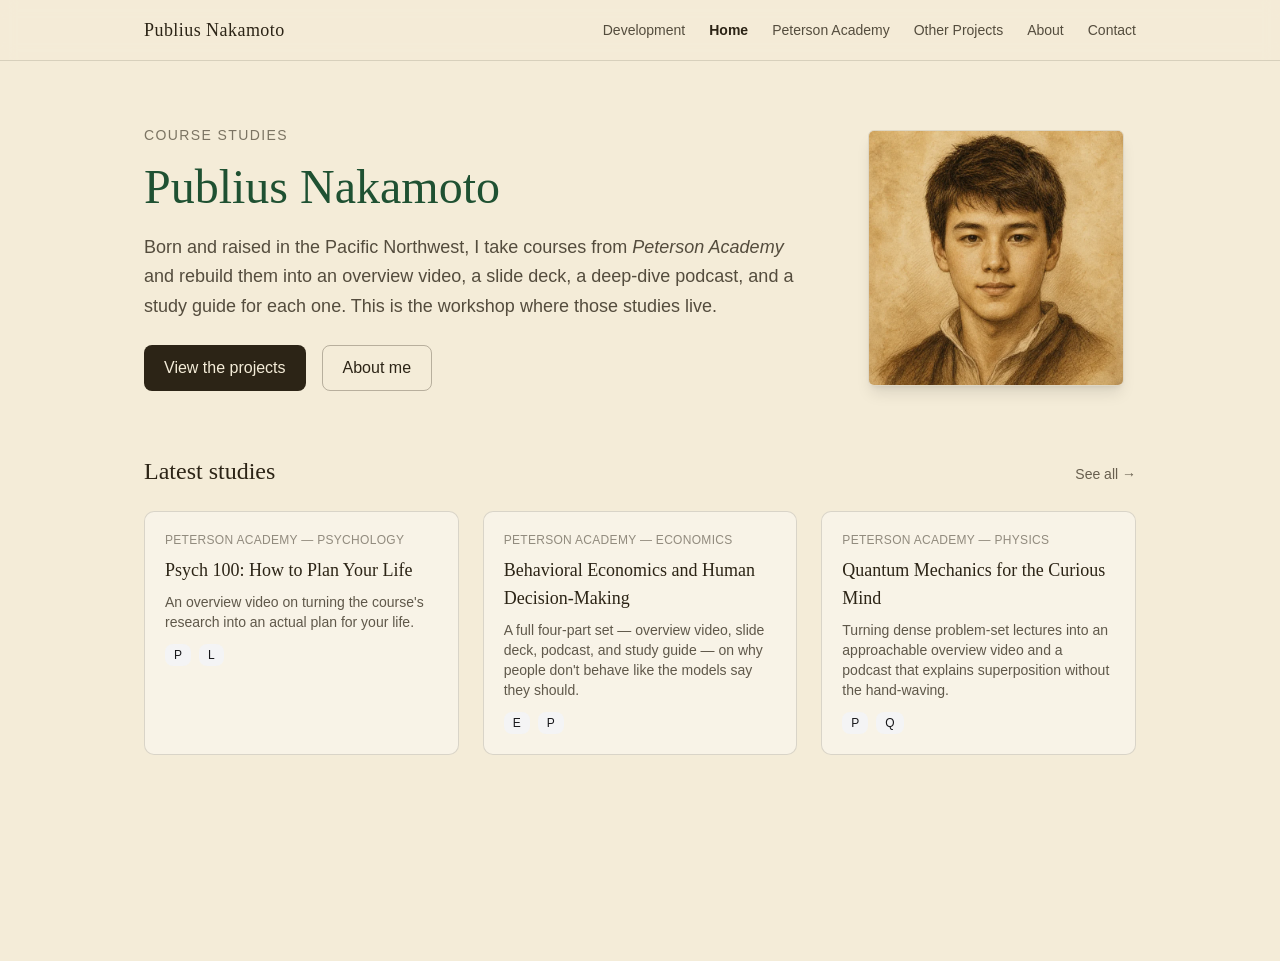
==== index.html @ 3fe761ba "Refine homepage title color" ====
<!DOCTYPE html>
<html lang="en">
<head>
<meta charset="utf-8">
<meta name="viewport" content="width=device-width, initial-scale=1">
<title>Publius Nakamoto — Course Studies</title>
<meta name="description" content="Publius Nakamoto turns Peterson Academy courses into overview videos, slide decks, deep-dive podcasts, and study guides.">
<meta name="robots" content="noindex, nofollow">
<link rel="stylesheet" href="/assets/style.css">
<link rel="stylesheet" href="/assets/extra.css">
</head>
<body class="bg-[#f4ecd8] text-[#2c2416]">
<header class="border-b border-[#3a2f22]/15 bg-[#f4ecd8]/90 backdrop-blur-sm sticky top-0 z-10">
<div class="max-w-5xl mx-auto px-4 py-4 flex items-center justify-between">
<a class="font-serif text-lg tracking-wide text-[#2c2416]" href="/">Publius Nakamoto</a>
<nav class="flex items-center gap-6 text-sm text-[#2c2416]/80">
<a href="/development" class="hover:text-[#2c2416] transition-colors">Development</a>
<a class="text-[#2c2416] font-semibold" href="/" aria-current="page">Home</a>
<a href="/projects" class="hover:text-[#2c2416] transition-colors">Peterson Academy</a>
<a href="/other-projects" class="hover:text-[#2c2416] transition-colors">Other Projects</a>
<a href="/about" class="hover:text-[#2c2416] transition-colors">About</a>
<a href="/contact" class="hover:text-[#2c2416] transition-colors">Contact</a>
</nav>
</div>
</header>
<div class="min-h-screen">
<section class="max-w-5xl mx-auto px-4 py-16 grid md:grid-cols-[1fr_280px] gap-12 items-center">
<div>
<p class="text-sm tracking-widest uppercase text-[#2c2416]/60 mb-3">Course Studies</p>
<h1 class="font-serif text-5xl leading-tight mb-4 text-forest">Publius Nakamoto</h1>
<p class="text-lg text-[#2c2416]/80 leading-relaxed mb-6">Born and raised in the Pacific Northwest, I take courses from <span class="italic">Peterson Academy</span> and rebuild them into an overview video, a slide deck, a deep-dive podcast, and a study guide for each one. This is the workshop where those studies live.</p>
<div class="flex gap-4">
<a href="/projects" class="inline-flex items-center px-5 py-2.5 bg-[#2c2416] text-[#f4ecd8] rounded-md hover:bg-[#3a2f22] transition-colors font-medium">View the projects</a>
<a href="/about" class="inline-flex items-center px-5 py-2.5 border border-[#2c2416]/30 rounded-md hover:bg-[#2c2416]/5 transition-colors font-medium">About me</a>
</div>
</div>
<div class="justify-self-center">
<img width="256" height="256" alt="Pencil-sketch style portrait of Publius Nakamoto, in the manner of a Leonardo da Vinci study" class="w-64 rounded-sm shadow-lg border border-[#2c2416]/10" src="/assets/portrait-sketch.webp">
</div>
</section>
<section class="max-w-5xl mx-auto px-4 pb-20">
<div class="flex items-baseline justify-between mb-6">
<h2 class="font-serif text-2xl">Latest studies</h2>
<a href="/projects" class="text-sm text-[#2c2416]/70 hover:text-[#2c2416]">See all →</a>
</div>
<div class="grid md:grid-cols-3 gap-6">
<div class="border border-[#2c2416]/15 rounded-lg p-5 bg-white/40">
<p class="text-xs uppercase tracking-wide text-[#2c2416]/50 mb-2">Peterson Academy — Psychology</p>
<h3 class="font-serif text-lg mb-2">Psych 100: How to Plan Your Life</h3>
<p class="text-sm text-[#2c2416]/75 mb-3">An overview video on turning the course's research into an actual plan for your life.</p>
<div class="flex flex-wrap gap-2">
<span class="inline-flex items-center justify-center rounded-md border px-2 py-0.5 text-xs font-medium w-fit whitespace-nowrap shrink-0 border-transparent bg-secondary text-secondary-foreground">P</span>
<span class="inline-flex items-center justify-center rounded-md border px-2 py-0.5 text-xs font-medium w-fit whitespace-nowrap shrink-0 border-transparent bg-secondary text-secondary-foreground">L</span>
</div>
</div>
<div class="border border-[#2c2416]/15 rounded-lg p-5 bg-white/40">
<p class="text-xs uppercase tracking-wide text-[#2c2416]/50 mb-2">Peterson Academy — Economics</p>
<h3 class="font-serif text-lg mb-2">Behavioral Economics and Human Decision-Making</h3>
<p class="text-sm text-[#2c2416]/75 mb-3">A full four-part set — overview video, slide deck, podcast, and study guide — on why people don't behave like the models say they should.</p>
<div class="flex flex-wrap gap-2">
<span class="inline-flex items-center justify-center rounded-md border px-2 py-0.5 text-xs font-medium w-fit whitespace-nowrap shrink-0 border-transparent bg-secondary text-secondary-foreground">E</span>
<span class="inline-flex items-center justify-center rounded-md border px-2 py-0.5 text-xs font-medium w-fit whitespace-nowrap shrink-0 border-transparent bg-secondary text-secondary-foreground">P</span>
</div>
</div>
<div class="border border-[#2c2416]/15 rounded-lg p-5 bg-white/40">
<p class="text-xs uppercase tracking-wide text-[#2c2416]/50 mb-2">Peterson Academy — Physics</p>
<h3 class="font-serif text-lg mb-2">Quantum Mechanics for the Curious Mind</h3>
<p class="text-sm text-[#2c2416]/75 mb-3">Turning dense problem-set lectures into an approachable overview video and a podcast that explains superposition without the hand-waving.</p>
<div class="flex flex-wrap gap-2">
<span class="inline-flex items-center justify-center rounded-md border px-2 py-0.5 text-xs font-medium w-fit whitespace-nowrap shrink-0 border-transparent bg-secondary text-secondary-foreground">P</span>
<span class="inline-flex items-center justify-center rounded-md border px-2 py-0.5 text-xs font-medium w-fit whitespace-nowrap shrink-0 border-transparent bg-secondary text-secondary-foreground">Q</span>
</div>
</div>
</div>
</section>
</div>
</body>
</html>
---- assets/style.css ----
@layer properties{@supports (((-webkit-hyphens:none)) and (not (margin-trim:inline))) or ((-moz-orient:inline) and (not (color:rgb(from red r g b)))){*,:before,:after,::backdrop{--tw-rotate-x:initial;--tw-rotate-y:initial;--tw-rotate-z:initial;--tw-skew-x:initial;--tw-skew-y:initial;--tw-space-y-reverse:0;--tw-border-style:solid;--tw-leading:initial;--tw-font-weight:initial;--tw-tracking:initial;--tw-shadow:0 0 #0000;--tw-shadow-color:initial;--tw-shadow-alpha:100%;--tw-inset-shadow:0 0 #0000;--tw-inset-shadow-color:initial;--tw-inset-shadow-alpha:100%;--tw-ring-color:initial;--tw-ring-shadow:0 0 #0000;--tw-inset-ring-color:initial;--tw-inset-ring-shadow:0 0 #0000;--tw-ring-inset:initial;--tw-ring-offset-width:0px;--tw-ring-offset-color:#fff;--tw-ring-offset-shadow:0 0 #0000;--tw-outline-style:solid;--tw-blur:initial;--tw-brightness:initial;--tw-contrast:initial;--tw-grayscale:initial;--tw-hue-rotate:initial;--tw-invert:initial;--tw-opacity:initial;--tw-saturate:initial;--tw-sepia:initial;--tw-drop-shadow:initial;--tw-drop-shadow-color:initial;--tw-drop-shadow-alpha:100%;--tw-drop-shadow-size:initial;--tw-backdrop-blur:initial;--tw-backdrop-brightness:initial;--tw-backdrop-contrast:initial;--tw-backdrop-grayscale:initial;--tw-backdrop-hue-rotate:initial;--tw-backdrop-invert:initial;--tw-backdrop-opacity:initial;--tw-backdrop-saturate:initial;--tw-backdrop-sepia:initial}}}@layer theme{:root,:host{--font-sans:ui-sans-serif, system-ui, sans-serif, "Apple Color Emoji", "Segoe UI Emoji", "Segoe UI Symbol", "Noto Color Emoji";--font-serif:ui-serif, Georgia, Cambria, "Times New Roman", Times, serif;--font-mono:ui-monospace, SFMono-Regular, Menlo, Monaco, Consolas, "Liberation Mono", "Courier New", monospace;--color-green-100:oklch(96.2% .044 156.743);--color-green-600:oklch(62.7% .194 149.214);--color-blue-500:oklch(62.3% .214 259.815);--color-blue-600:oklch(54.6% .245 262.881);--color-gray-300:oklch(87.2% .01 258.338);--color-gray-600:oklch(44.6% .03 256.802);--color-gray-700:oklch(37.3% .034 259.733);--color-gray-800:oklch(27.8% .033 256.848);--color-gray-900:oklch(21% .034 264.665);--color-white:#fff;--spacing:.25rem;--container-md:28rem;--container-2xl:42rem;--container-3xl:48rem;--container-4xl:56rem;--container-5xl:64rem;--text-xs:.75rem;--text-xs--line-height:calc(1 / .75);--text-sm:.875rem;--text-sm--line-height:calc(1.25 / .875);--text-lg:1.125rem;--text-lg--line-height:calc(1.75 / 1.125);--text-xl:1.25rem;--text-xl--line-height:calc(1.75 / 1.25);--text-2xl:1.5rem;--text-2xl--line-height:calc(2 / 1.5);--text-4xl:2.25rem;--text-4xl--line-height:calc(2.5 / 2.25);--text-5xl:3rem;--text-5xl--line-height:1;--font-weight-medium:500;--font-weight-semibold:600;--font-weight-bold:700;--tracking-wide:.025em;--tracking-widest:.1em;--leading-tight:1.25;--leading-relaxed:1.625;--blur-sm:8px;--default-transition-duration:.15s;--default-transition-timing-function:cubic-bezier(.4, 0, .2, 1);--default-font-family:var(--font-sans);--default-mono-font-family:var(--font-mono)}}@layer base{*,:after,:before,::backdrop{box-sizing:border-box;border:0 solid;margin:0;padding:0}::file-selector-button{box-sizing:border-box;border:0 solid;margin:0;padding:0}html,:host{-webkit-text-size-adjust:100%;tab-size:4;line-height:1.5;font-family:var(--default-font-family,ui-sans-serif, system-ui, sans-serif, "Apple Color Emoji", "Segoe UI Emoji", "Segoe UI Symbol", "Noto Color Emoji");font-feature-settings:var(--default-font-feature-settings,normal);font-variation-settings:var(--default-font-variation-settings,normal);-webkit-tap-highlight-color:transparent}hr{height:0;color:inherit;border-top-width:1px}abbr:where([title]){-webkit-text-decoration:underline dotted;text-decoration:underline dotted}h1,h2,h3,h4,h5,h6{font-size:inherit;font-weight:inherit}a{color:inherit;-webkit-text-decoration:inherit;text-decoration:inherit}b,strong{font-weight:bolder}code,kbd,samp,pre{font-family:var(--default-mono-font-family,ui-monospace, SFMono-Regular, Menlo, Monaco, Consolas, "Liberation Mono", "Courier New", monospace);font-feature-settings:var(--default-mono-font-feature-settings,normal);font-variation-settings:var(--default-mono-font-variation-settings,normal);font-size:1em}small{font-size:80%}sub,sup{vertical-align:baseline;font-size:75%;line-height:0;position:relative}sub{bottom:-.25em}sup{top:-.5em}table{text-indent:0;border-color:inherit;border-collapse:collapse}:-moz-focusring{outline:auto}progress{vertical-align:baseline}summary{display:list-item}ol,ul,menu{list-style:none}img,svg,video,canvas,audio,iframe,embed,object{vertical-align:middle;display:block}img,video{max-width:100%;height:auto}button,input,select,optgroup,textarea{font:inherit;font-feature-settings:inherit;font-variation-settings:inherit;letter-spacing:inherit;color:inherit;opacity:1;background-color:#0000;border-radius:0}::file-selector-button{font:inherit;font-feature-settings:inherit;font-variation-settings:inherit;letter-spacing:inherit;color:inherit;opacity:1;background-color:#0000;border-radius:0}:where(select:is([multiple],[size])) optgroup{font-weight:bolder}:where(select:is([multiple],[size])) optgroup option{padding-inline-start:20px}::file-selector-button{margin-inline-end:4px}::placeholder{opacity:1}@supports (not ((-webkit-appearance:-apple-pay-button))) or (contain-intrinsic-size:1px){::placeholder{color:currentColor}@supports (color:color-mix(in lab,red,red)){::placeholder{color:color-mix(in oklab,currentcolor 50%,transparent)}}}textarea{resize:vertical}::-webkit-search-decoration{-webkit-appearance:none}::-webkit-date-and-time-value{min-height:1lh;text-align:inherit}::-webkit-datetime-edit{display:inline-flex}::-webkit-datetime-edit-fields-wrapper{padding:0}::-webkit-datetime-edit{padding-block:0}::-webkit-datetime-edit-year-field{padding-block:0}::-webkit-datetime-edit-month-field{padding-block:0}::-webkit-datetime-edit-day-field{padding-block:0}::-webkit-datetime-edit-hour-field{padding-block:0}::-webkit-datetime-edit-minute-field{padding-block:0}::-webkit-datetime-edit-second-field{padding-block:0}::-webkit-datetime-edit-millisecond-field{padding-block:0}::-webkit-datetime-edit-meridiem-field{padding-block:0}::-webkit-calendar-picker-indicator{line-height:1}:-moz-ui-invalid{box-shadow:none}button,input:where([type=button],[type=reset],[type=submit]){appearance:button}::file-selector-button{appearance:button}::-webkit-inner-spin-button{height:auto}::-webkit-outer-spin-button{height:auto}[hidden]:where(:not([hidden=until-found])){display:none!important}*{border-color:var(--border);outline-color:var(--ring)}@supports (color:color-mix(in lab,red,red)){*{outline-color:color-mix(in oklab,var(--ring) 50%,transparent)}}body{background-color:var(--background);color:var(--foreground)}}@layer components;@layer utilities{.\@container\/card-header{container:card-header/inline-size}.static{position:static}.sticky{position:sticky}.start{inset-inline-start:var(--spacing)}.top-0{top:calc(var(--spacing) * 0)}.z-10{z-index:10}.z-50{z-index:50}.col-start-2{grid-column-start:2}.row-span-2{grid-row:span 2/span 2}.row-start-1{grid-row-start:1}.mx-auto{margin-inline:auto}.mb-1{margin-bottom:calc(var(--spacing) * 1)}.mb-2{margin-bottom:calc(var(--spacing) * 2)}.mb-3{margin-bottom:calc(var(--spacing) * 3)}.mb-4{margin-bottom:calc(var(--spacing) * 4)}.mb-6{margin-bottom:calc(var(--spacing) * 6)}.mb-8{margin-bottom:calc(var(--spacing) * 8)}.block{display:block}.flex{display:flex}.grid{display:grid}.hidden{display:none}.inline-flex{display:inline-flex}.size-3\.5{width:calc(var(--spacing) * 3.5);height:calc(var(--spacing) * 3.5)}.size-4{width:calc(var(--spacing) * 4);height:calc(var(--spacing) * 4)}.h-8{height:calc(var(--spacing) * 8)}.h-16{height:calc(var(--spacing) * 16)}.min-h-screen{min-height:100vh}.w-8{width:calc(var(--spacing) * 8)}.w-16{width:calc(var(--spacing) * 16)}.w-40{width:calc(var(--spacing) * 40)}.w-64{width:calc(var(--spacing) * 64)}.w-fit{width:fit-content}.w-full{width:100%}.max-w-2xl{max-width:var(--container-2xl)}.max-w-3xl{max-width:var(--container-3xl)}.max-w-4xl{max-width:var(--container-4xl)}.max-w-5xl{max-width:var(--container-5xl)}.max-w-md{max-width:var(--container-md)}.max-w-none{max-width:none}.flex-1{flex:1}.shrink-0{flex-shrink:0}.origin-\(--radix-hover-card-content-transform-origin\){transform-origin:var(--radix-hover-card-content-transform-origin)}.transform{transform:var(--tw-rotate-x,) var(--tw-rotate-y,) var(--tw-rotate-z,) var(--tw-skew-x,) var(--tw-skew-y,)}.cursor-default{cursor:default}.resize-none{resize:none}.list-disc{list-style-type:disc}.auto-rows-min{grid-auto-rows:min-content}.grid-cols-1{grid-template-columns:repeat(1,minmax(0,1fr))}.grid-cols-2{grid-template-columns:repeat(2,minmax(0,1fr))}.grid-rows-\[auto_auto\]{grid-template-rows:auto auto}.flex-col{flex-direction:column}.flex-wrap{flex-wrap:wrap}.items-baseline{align-items:baseline}.items-center{align-items:center}.items-start{align-items:flex-start}.justify-between{justify-content:space-between}.justify-center{justify-content:center}.gap-1{gap:calc(var(--spacing) * 1)}.gap-1\.5{gap:calc(var(--spacing) * 1.5)}.gap-2{gap:calc(var(--spacing) * 2)}.gap-4{gap:calc(var(--spacing) * 4)}.gap-6{gap:calc(var(--spacing) * 6)}.gap-8{gap:calc(var(--spacing) * 8)}.gap-12{gap:calc(var(--spacing) * 12)}:where(.space-y-1>:not(:last-child)){--tw-space-y-reverse:0;margin-block-start:calc(calc(var(--spacing) * 1) * var(--tw-space-y-reverse));margin-block-end:calc(calc(var(--spacing) * 1) * calc(1 - var(--tw-space-y-reverse)))}:where(.space-y-3>:not(:last-child)){--tw-space-y-reverse:0;margin-block-start:calc(calc(var(--spacing) * 3) * var(--tw-space-y-reverse));margin-block-end:calc(calc(var(--spacing) * 3) * calc(1 - var(--tw-space-y-reverse)))}:where(.space-y-6>:not(:last-child)){--tw-space-y-reverse:0;margin-block-start:calc(calc(var(--spacing) * 6) * var(--tw-space-y-reverse));margin-block-end:calc(calc(var(--spacing) * 6) * calc(1 - var(--tw-space-y-reverse)))}:where(.space-y-8>:not(:last-child)){--tw-space-y-reverse:0;margin-block-start:calc(calc(var(--spacing) * 8) * var(--tw-space-y-reverse));margin-block-end:calc(calc(var(--spacing) * 8) * calc(1 - var(--tw-space-y-reverse)))}.self-start{align-self:flex-start}.justify-self-center{justify-self:center}.justify-self-end{justify-self:flex-end}.overflow-hidden{overflow:hidden}.rounded-\[4px\]{border-radius:4px}.rounded-full{border-radius:3.40282e38px}.rounded-lg{border-radius:var(--radius)}.rounded-md{border-radius:calc(var(--radius) - 2px)}.rounded-sm{border-radius:calc(var(--radius) - 4px)}.rounded-xl{border-radius:calc(var(--radius) + 4px)}.border{border-style:var(--tw-border-style);border-width:1px}.border-b{border-bottom-style:var(--tw-border-style);border-bottom-width:1px}.border-\[\#2c2416\]\/10{border-color:#2c24161a}.border-\[\#2c2416\]\/15{border-color:#2c241626}.border-\[\#2c2416\]\/30{border-color:#2c24164d}.border-\[\#3a2f22\]\/15{border-color:#3a2f2226}.border-gray-300{border-color:var(--color-gray-300)}.border-input{border-color:var(--input)}.border-transparent{border-color:#0000}.bg-\[\#2c2416\]{background-color:#2c2416}.bg-\[\#f4ecd8\]{background-color:#f4ecd8}.bg-\[\#f4ecd8\]\/90{background-color:#f4ecd8e6}.bg-border{background-color:var(--border)}.bg-card{background-color:var(--card)}.bg-destructive{background-color:var(--destructive)}.bg-gray-900{background-color:var(--color-gray-900)}.bg-green-100{background-color:var(--color-green-100)}.bg-popover{background-color:var(--popover)}.bg-primary{background-color:var(--primary)}.bg-secondary{background-color:var(--secondary)}.bg-white\/40{background-color:#fff6}@supports (color:color-mix(in lab,red,red)){.bg-white\/40{background-color:color-mix(in oklab,var(--color-white) 40%,transparent)}}.p-4{padding:calc(var(--spacing) * 4)}.p-5{padding:calc(var(--spacing) * 5)}.px-2{padding-inline:calc(var(--spacing) * 2)}.px-4{padding-inline:calc(var(--spacing) * 4)}.px-5{padding-inline:calc(var(--spacing) * 5)}.px-6{padding-inline:calc(var(--spacing) * 6)}.py-0\.5{padding-block:calc(var(--spacing) * .5)}.py-2{padding-block:calc(var(--spacing) * 2)}.py-2\.5{padding-block:calc(var(--spacing) * 2.5)}.py-3{padding-block:calc(var(--spacing) * 3)}.py-4{padding-block:calc(var(--spacing) * 4)}.py-6{padding-block:calc(var(--spacing) * 6)}.py-12{padding-block:calc(var(--spacing) * 12)}.py-16{padding-block:calc(var(--spacing) * 16)}.pb-20{padding-bottom:calc(var(--spacing) * 20)}.pl-6{padding-left:calc(var(--spacing) * 6)}.text-center{text-align:center}.font-serif{font-family:var(--font-serif)}.text-2xl{font-size:var(--text-2xl);line-height:var(--tw-leading,var(--text-2xl--line-height))}.text-4xl{font-size:var(--text-4xl);line-height:var(--tw-leading,var(--text-4xl--line-height))}.text-5xl{font-size:var(--text-5xl);line-height:var(--tw-leading,var(--text-5xl--line-height))}.text-lg{font-size:var(--text-lg);line-height:var(--tw-leading,var(--text-lg--line-height))}.text-sm{font-size:var(--text-sm);line-height:var(--tw-leading,var(--text-sm--line-height))}.text-xl{font-size:var(--text-xl);line-height:var(--tw-leading,var(--text-xl--line-height))}.text-xs{font-size:var(--text-xs);line-height:var(--tw-leading,var(--text-xs--line-height))}.leading-none{--tw-leading:1;line-height:1}.leading-relaxed{--tw-leading:var(--leading-relaxed);line-height:var(--leading-relaxed)}.leading-tight{--tw-leading:var(--leading-tight);line-height:var(--leading-tight)}.font-bold{--tw-font-weight:var(--font-weight-bold);font-weight:var(--font-weight-bold)}.font-medium{--tw-font-weight:var(--font-weight-medium);font-weight:var(--font-weight-medium)}.font-semibold{--tw-font-weight:var(--font-weight-semibold);font-weight:var(--font-weight-semibold)}.tracking-wide{--tw-tracking:var(--tracking-wide);letter-spacing:var(--tracking-wide)}.tracking-widest{--tw-tracking:var(--tracking-widest);letter-spacing:var(--tracking-widest)}.whitespace-nowrap{white-space:nowrap}.text-\[\#2c2416\]{color:#2c2416}.text-\[\#2c2416\]\/35{color:#2c241659}.text-\[\#2c2416\]\/50{color:#2c241680}.text-\[\#2c2416\]\/60{color:#2c241699}.text-\[\#2c2416\]\/70{color:#2c2416b3}.text-\[\#2c2416\]\/75{color:#2c2416bf}.text-\[\#2c2416\]\/80{color:#2c2416cc}.text-\[\#f4ecd8\]{color:#f4ecd8}.text-blue-600{color:var(--color-blue-600)}.text-card-foreground{color:var(--card-foreground)}.text-current{color:currentColor}.text-foreground{color:var(--foreground)}.text-gray-600{color:var(--color-gray-600)}.text-gray-700{color:var(--color-gray-700)}.text-gray-900{color:var(--color-gray-900)}.text-green-600{color:var(--color-green-600)}.text-muted-foreground{color:var(--muted-foreground)}.text-popover-foreground{color:var(--popover-foreground)}.text-primary-foreground{color:var(--primary-foreground)}.text-secondary-foreground{color:var(--secondary-foreground)}.text-white{color:var(--color-white)}.uppercase{text-transform:uppercase}.italic{font-style:italic}.shadow-lg{--tw-shadow:0 10px 15px -3px var(--tw-shadow-color,#0000001a), 0 4px 6px -4px var(--tw-shadow-color,#0000001a);box-shadow:var(--tw-inset-shadow),var(--tw-inset-ring-shadow),var(--tw-ring-offset-shadow),var(--tw-ring-shadow),var(--tw-shadow)}.shadow-md{--tw-shadow:0 4px 6px -1px var(--tw-shadow-color,#0000001a), 0 2px 4px -2px var(--tw-shadow-color,#0000001a);box-shadow:var(--tw-inset-shadow),var(--tw-inset-ring-shadow),var(--tw-ring-offset-shadow),var(--tw-ring-shadow),var(--tw-shadow)}.shadow-sm{--tw-shadow:0 1px 3px 0 var(--tw-shadow-color,#0000001a), 0 1px 2px -1px var(--tw-shadow-color,#0000001a);box-shadow:var(--tw-inset-shadow),var(--tw-inset-ring-shadow),var(--tw-ring-offset-shadow),var(--tw-ring-shadow),var(--tw-shadow)}.shadow-xs{--tw-shadow:0 1px 2px 0 var(--tw-shadow-color,#0000000d);box-shadow:var(--tw-inset-shadow),var(--tw-inset-ring-shadow),var(--tw-ring-offset-shadow),var(--tw-ring-shadow),var(--tw-shadow)}.outline-hidden{--tw-outline-style:none;outline-style:none}@media(forced-colors:active){.outline-hidden{outline-offset:2px;outline:2px solid #0000}}.outline{outline-style:var(--tw-outline-style);outline-width:1px}.filter{filter:var(--tw-blur,) var(--tw-brightness,) var(--tw-contrast,) var(--tw-grayscale,) var(--tw-hue-rotate,) var(--tw-invert,) var(--tw-saturate,) var(--tw-sepia,) var(--tw-drop-shadow,)}.backdrop-blur-sm{--tw-backdrop-blur:blur(var(--blur-sm));-webkit-backdrop-filter:var(--tw-backdrop-blur,) var(--tw-backdrop-brightness,) var(--tw-backdrop-contrast,) var(--tw-backdrop-grayscale,) var(--tw-backdrop-hue-rotate,) var(--tw-backdrop-invert,) var(--tw-backdrop-opacity,) var(--tw-backdrop-saturate,) var(--tw-backdrop-sepia,);backdrop-filter:var(--tw-backdrop-blur,) var(--tw-backdrop-brightness,) var(--tw-backdrop-contrast,) var(--tw-backdrop-grayscale,) var(--tw-backdrop-hue-rotate,) var(--tw-backdrop-invert,) var(--tw-backdrop-opacity,) var(--tw-backdrop-saturate,) var(--tw-backdrop-sepia,)}.transition-\[color\,box-shadow\]{transition-property:color,box-shadow;transition-timing-function:var(--tw-ease,var(--default-transition-timing-function));transition-duration:var(--tw-duration,var(--default-transition-duration))}.transition-colors{transition-property:color,background-color,border-color,outline-color,text-decoration-color,fill,stroke,--tw-gradient-from,--tw-gradient-via,--tw-gradient-to;transition-timing-function:var(--tw-ease,var(--default-transition-timing-function));transition-duration:var(--tw-duration,var(--default-transition-duration))}.transition-shadow{transition-property:box-shadow;transition-timing-function:var(--tw-ease,var(--default-transition-timing-function));transition-duration:var(--tw-duration,var(--default-transition-duration))}.transition-none{transition-property:none}.outline-none{--tw-outline-style:none;outline-style:none}@media(hover:hover){.hover\:bg-\[\#2c2416\]\/5:hover{background-color:#2c24160d}.hover\:bg-\[\#3a2f22\]:hover{background-color:#3a2f22}.hover\:bg-gray-800:hover{background-color:var(--color-gray-800)}.hover\:text-\[\#2c2416\]:hover{color:#2c2416}.hover\:underline:hover{text-decoration-line:underline}}.focus\:border-blue-500:focus{border-color:var(--color-blue-500)}.focus\:ring-2:focus{--tw-ring-shadow:var(--tw-ring-inset,) 0 0 0 calc(2px + var(--tw-ring-offset-width)) var(--tw-ring-color,currentcolor);box-shadow:var(--tw-inset-shadow),var(--tw-inset-ring-shadow),var(--tw-ring-offset-shadow),var(--tw-ring-shadow),var(--tw-shadow)}.focus\:ring-blue-500:focus{--tw-ring-color:var(--color-blue-500)}.focus-visible\:border-ring:focus-visible{border-color:var(--ring)}.focus-visible\:ring-\[3px\]:focus-visible{--tw-ring-shadow:var(--tw-ring-inset,) 0 0 0 calc(3px + var(--tw-ring-offset-width)) var(--tw-ring-color,currentcolor);box-shadow:var(--tw-inset-shadow),var(--tw-inset-ring-shadow),var(--tw-ring-offset-shadow),var(--tw-ring-shadow),var(--tw-shadow)}.focus-visible\:ring-destructive\/20:focus-visible{--tw-ring-color:var(--destructive)}@supports (color:color-mix(in lab,red,red)){.focus-visible\:ring-destructive\/20:focus-visible{--tw-ring-color:color-mix(in oklab, var(--destructive) 20%, transparent)}}.focus-visible\:ring-ring\/50:focus-visible{--tw-ring-color:var(--ring)}@supports (color:color-mix(in lab,red,red)){.focus-visible\:ring-ring\/50:focus-visible{--tw-ring-color:color-mix(in oklab, var(--ring) 50%, transparent)}}.disabled\:cursor-not-allowed:disabled{cursor:not-allowed}.disabled\:opacity-50:disabled{opacity:.5}.has-data-\[slot\=card-action\]\:grid-cols-\[1fr_auto\]:has([data-slot=card-action]){grid-template-columns:1fr auto}.aria-invalid\:border-destructive[aria-invalid=true]{border-color:var(--destructive)}.aria-invalid\:ring-destructive\/20[aria-invalid=true]{--tw-ring-color:var(--destructive)}@supports (color:color-mix(in lab,red,red)){.aria-invalid\:ring-destructive\/20[aria-invalid=true]{--tw-ring-color:color-mix(in oklab, var(--destructive) 20%, transparent)}}.data-\[orientation\=horizontal\]\:h-px[data-orientation=horizontal]{height:1px}.data-\[orientation\=horizontal\]\:w-full[data-orientation=horizontal]{width:100%}.data-\[orientation\=vertical\]\:h-full[data-orientation=vertical]{height:100%}.data-\[orientation\=vertical\]\:w-px[data-orientation=vertical]{width:1px}.data-\[side\=bottom\]\:slide-in-from-top-2[data-side=bottom]{--tw-enter-translate-y:-.5rem}.data-\[side\=left\]\:slide-in-from-right-2[data-side=left]{--tw-enter-translate-x:.5rem}.data-\[side\=right\]\:slide-in-from-left-2[data-side=right]{--tw-enter-translate-x:-.5rem}.data-\[side\=top\]\:slide-in-from-bottom-2[data-side=top]{--tw-enter-translate-y:.5rem}.data-\[state\=checked\]\:border-primary[data-state=checked]{border-color:var(--primary)}.data-\[state\=checked\]\:bg-primary[data-state=checked]{background-color:var(--primary)}.data-\[state\=checked\]\:text-primary-foreground[data-state=checked]{color:var(--primary-foreground)}.data-\[state\=closed\]\:animate-out[data-state=closed]{--tw-exit-opacity:initial;--tw-exit-scale:initial;--tw-exit-rotate:initial;--tw-exit-translate-x:initial;--tw-exit-translate-y:initial;animation-name:exit;animation-duration:.15s}.data-\[state\=closed\]\:fade-out-0[data-state=closed]{--tw-exit-opacity:0}.data-\[state\=closed\]\:zoom-out-95[data-state=closed]{--tw-exit-scale:.95}.data-\[state\=open\]\:animate-in[data-state=open]{--tw-enter-opacity:initial;--tw-enter-scale:initial;--tw-enter-rotate:initial;--tw-enter-translate-x:initial;--tw-enter-translate-y:initial;animation-name:enter;animation-duration:.15s}.data-\[state\=open\]\:fade-in-0[data-state=open]{--tw-enter-opacity:0}.data-\[state\=open\]\:zoom-in-95[data-state=open]{--tw-enter-scale:.95}@media(min-width:40rem){.sm\:flex-row{flex-direction:row}}@media(min-width:48rem){.md\:grid-cols-2{grid-template-columns:repeat(2,minmax(0,1fr))}.md\:grid-cols-3{grid-template-columns:repeat(3,minmax(0,1fr))}.md\:grid-cols-\[1fr_280px\]{grid-template-columns:1fr 280px}}.dark\:bg-destructive\/60:is(.dark *){background-color:var(--destructive)}@supports (color:color-mix(in lab,red,red)){.dark\:bg-destructive\/60:is(.dark *){background-color:color-mix(in oklab,var(--destructive) 60%,transparent)}}.dark\:bg-input\/30:is(.dark *){background-color:var(--input)}@supports (color:color-mix(in lab,red,red)){.dark\:bg-input\/30:is(.dark *){background-color:color-mix(in oklab,var(--input) 30%,transparent)}}.dark\:focus-visible\:ring-destructive\/40:is(.dark *):focus-visible{--tw-ring-color:var(--destructive)}@supports (color:color-mix(in lab,red,red)){.dark\:focus-visible\:ring-destructive\/40:is(.dark *):focus-visible{--tw-ring-color:color-mix(in oklab, var(--destructive) 40%, transparent)}}.dark\:aria-invalid\:ring-destructive\/40:is(.dark *)[aria-invalid=true]{--tw-ring-color:var(--destructive)}@supports (color:color-mix(in lab,red,red)){.dark\:aria-invalid\:ring-destructive\/40:is(.dark *)[aria-invalid=true]{--tw-ring-color:color-mix(in oklab, var(--destructive) 40%, transparent)}}.dark\:data-\[state\=checked\]\:bg-primary:is(.dark *)[data-state=checked]{background-color:var(--primary)}.\[\&\.active\]\:font-semibold.active{--tw-font-weight:var(--font-weight-semibold);font-weight:var(--font-weight-semibold)}.\[\&\.active\]\:text-\[\#2c2416\].active{color:#2c2416}.\[\.border-b\]\:pb-6.border-b{padding-bottom:calc(var(--spacing) * 6)}.\[\.border-t\]\:pt-6.border-t{padding-top:calc(var(--spacing) * 6)}.\[\&\>svg\]\:pointer-events-none>svg{pointer-events:none}.\[\&\>svg\]\:size-3>svg{width:calc(var(--spacing) * 3);height:calc(var(--spacing) * 3)}@media(hover:hover){a.\[a\&\]\:hover\:bg-accent:hover{background-color:var(--accent)}a.\[a\&\]\:hover\:bg-destructive\/90:hover{background-color:var(--destructive)}@supports (color:color-mix(in lab,red,red)){a.\[a\&\]\:hover\:bg-destructive\/90:hover{background-color:color-mix(in oklab,var(--destructive) 90%,transparent)}}a.\[a\&\]\:hover\:bg-primary\/90:hover{background-color:var(--primary)}@supports (color:color-mix(in lab,red,red)){a.\[a\&\]\:hover\:bg-primary\/90:hover{background-color:color-mix(in oklab,var(--primary) 90%,transparent)}}a.\[a\&\]\:hover\:bg-secondary\/90:hover{background-color:var(--secondary)}@supports (color:color-mix(in lab,red,red)){a.\[a\&\]\:hover\:bg-secondary\/90:hover{background-color:color-mix(in oklab,var(--secondary) 90%,transparent)}}a.\[a\&\]\:hover\:text-accent-foreground:hover{color:var(--accent-foreground)}}}body{margin:calc(var(--spacing) * 0);-webkit-font-smoothing:antialiased;-moz-osx-font-smoothing:grayscale;font-family:-apple-system,BlinkMacSystemFont,Segoe UI,Roboto,Oxygen,Ubuntu,Cantarell,Fira Sans,Droid Sans,Helvetica Neue,sans-serif}code{font-family:source-code-pro,Menlo,Monaco,Consolas,Courier New,monospace}:root{--background:oklch(100% 0 0);--foreground:oklch(14.1% .005 285.823);--card:oklch(100% 0 0);--card-foreground:oklch(14.1% .005 285.823);--popover:oklch(100% 0 0);--popover-foreground:oklch(14.1% .005 285.823);--primary:oklch(21% .006 285.885);--primary-foreground:oklch(98.5% 0 0);--secondary:oklch(96.7% .001 286.375);--secondary-foreground:oklch(21% .006 285.885);--muted:oklch(96.7% .001 286.375);--muted-foreground:oklch(55.2% .016 285.938);--accent:oklch(96.7% .001 286.375);--accent-foreground:oklch(21% .006 285.885);--destructive:oklch(57.7% .245 27.325);--destructive-foreground:oklch(57.7% .245 27.325);--border:oklch(92% .004 286.32);--input:oklch(92% .004 286.32);--ring:oklch(87.1% .006 286.286);--chart-1:oklch(64.6% .222 41.116);--chart-2:oklch(60% .118 184.704);--chart-3:oklch(39.8% .07 227.392);--chart-4:oklch(82.8% .189 84.429);--chart-5:oklch(76.9% .188 70.08);--radius:.625rem;--sidebar:oklch(98.5% 0 0);--sidebar-foreground:oklch(14.1% .005 285.823);--sidebar-primary:oklch(21% .006 285.885);--sidebar-primary-foreground:oklch(98.5% 0 0);--sidebar-accent:oklch(96.7% .001 286.375);--sidebar-accent-foreground:oklch(21% .006 285.885);--sidebar-border:oklch(92% .004 286.32);--sidebar-ring:oklch(87.1% .006 286.286)}.dark{--background:oklch(14.1% .005 285.823);--foreground:oklch(98.5% 0 0);--card:oklch(14.1% .005 285.823);--card-foreground:oklch(98.5% 0 0);--popover:oklch(14.1% .005 285.823);--popover-foreground:oklch(98.5% 0 0);--primary:oklch(98.5% 0 0);--primary-foreground:oklch(21% .006 285.885);--secondary:oklch(27.4% .006 286.033);--secondary-foreground:oklch(98.5% 0 0);--muted:oklch(27.4% .006 286.033);--muted-foreground:oklch(70.5% .015 286.067);--accent:oklch(27.4% .006 286.033);--accent-foreground:oklch(98.5% 0 0);--destructive:oklch(39.6% .141 25.723);--destructive-foreground:oklch(63.7% .237 25.331);--border:oklch(27.4% .006 286.033);--input:oklch(27.4% .006 286.033);--ring:oklch(44.2% .017 285.786);--chart-1:oklch(48.8% .243 264.376);--chart-2:oklch(69.6% .17 162.48);--chart-3:oklch(76.9% .188 70.08);--chart-4:oklch(62.7% .265 303.9);--chart-5:oklch(64.5% .246 16.439);--sidebar:oklch(21% .006 285.885);--sidebar-foreground:oklch(98.5% 0 0);--sidebar-primary:oklch(48.8% .243 264.376);--sidebar-primary-foreground:oklch(98.5% 0 0);--sidebar-accent:oklch(27.4% .006 286.033);--sidebar-accent-foreground:oklch(98.5% 0 0);--sidebar-border:oklch(27.4% .006 286.033);--sidebar-ring:oklch(44.2% .017 285.786)}@keyframes enter{0%{opacity:var(--tw-enter-opacity,1);transform:translate3d(var(--tw-enter-translate-x,0),var(--tw-enter-translate-y,0),0) scale3d(var(--tw-enter-scale,1),var(--tw-enter-scale,1),var(--tw-enter-scale,1)) rotate(var(--tw-enter-rotate,0))}}@keyframes exit{to{opacity:var(--tw-exit-opacity,1);transform:translate3d(var(--tw-exit-translate-x,0),var(--tw-exit-translate-y,0),0) scale3d(var(--tw-exit-scale,1),var(--tw-exit-scale,1),var(--tw-exit-scale,1)) rotate(var(--tw-exit-rotate,0))}}@property --tw-rotate-x{syntax:"*";inherits:false}@property --tw-rotate-y{syntax:"*";inherits:false}@property --tw-rotate-z{syntax:"*";inherits:false}@property --tw-skew-x{syntax:"*";inherits:false}@property --tw-skew-y{syntax:"*";inherits:false}@property --tw-space-y-reverse{syntax:"*";inherits:false;initial-value:0}@property --tw-border-style{syntax:"*";inherits:false;initial-value:solid}@property --tw-leading{syntax:"*";inherits:false}@property --tw-font-weight{syntax:"*";inherits:false}@property --tw-tracking{syntax:"*";inherits:false}@property --tw-shadow{syntax:"*";inherits:false;initial-value:0 0 #0000}@property --tw-shadow-color{syntax:"*";inherits:false}@property --tw-shadow-alpha{syntax:"<percentage>";inherits:false;initial-value:100%}@property --tw-inset-shadow{syntax:"*";inherits:false;initial-value:0 0 #0000}@property --tw-inset-shadow-color{syntax:"*";inherits:false}@property --tw-inset-shadow-alpha{syntax:"<percentage>";inherits:false;initial-value:100%}@property --tw-ring-color{syntax:"*";inherits:false}@property --tw-ring-shadow{syntax:"*";inherits:false;initial-value:0 0 #0000}@property --tw-inset-ring-color{syntax:"*";inherits:false}@property --tw-inset-ring-shadow{syntax:"*";inherits:false;initial-value:0 0 #0000}@property --tw-ring-inset{syntax:"*";inherits:false}@property --tw-ring-offset-width{syntax:"<length>";inherits:false;initial-value:0}@property --tw-ring-offset-color{syntax:"*";inherits:false;initial-value:#fff}@property --tw-ring-offset-shadow{syntax:"*";inherits:false;initial-value:0 0 #0000}@property --tw-outline-style{syntax:"*";inherits:false;initial-value:solid}@property --tw-blur{syntax:"*";inherits:false}@property --tw-brightness{syntax:"*";inherits:false}@property --tw-contrast{syntax:"*";inherits:false}@property --tw-grayscale{syntax:"*";inherits:false}@property --tw-hue-rotate{syntax:"*";inherits:false}@property --tw-invert{syntax:"*";inherits:false}@property --tw-opacity{syntax:"*";inherits:false}@property --tw-saturate{syntax:"*";inherits:false}@property --tw-sepia{syntax:"*";inherits:false}@property --tw-drop-shadow{syntax:"*";inherits:false}@property --tw-drop-shadow-color{syntax:"*";inherits:false}@property --tw-drop-shadow-alpha{syntax:"<percentage>";inherits:false;initial-value:100%}@property --tw-drop-shadow-size{syntax:"*";inherits:false}@property --tw-backdrop-blur{syntax:"*";inherits:false}@property --tw-backdrop-brightness{syntax:"*";inherits:false}@property --tw-backdrop-contrast{syntax:"*";inherits:false}@property --tw-backdrop-grayscale{syntax:"*";inherits:false}@property --tw-backdrop-hue-rotate{syntax:"*";inherits:false}@property --tw-backdrop-invert{syntax:"*";inherits:false}@property --tw-backdrop-opacity{syntax:"*";inherits:false}@property --tw-backdrop-saturate{syntax:"*";inherits:false}@property --tw-backdrop-sepia{syntax:"*";inherits:false}
---- assets/extra.css ----
/* assets/extra.css
   Small helpers to add the Tailwind-like utility used on index.html
*/
.text-green-600 {
  color: #16a34a;
}

.text-forest {
  color: #1f5132;
}
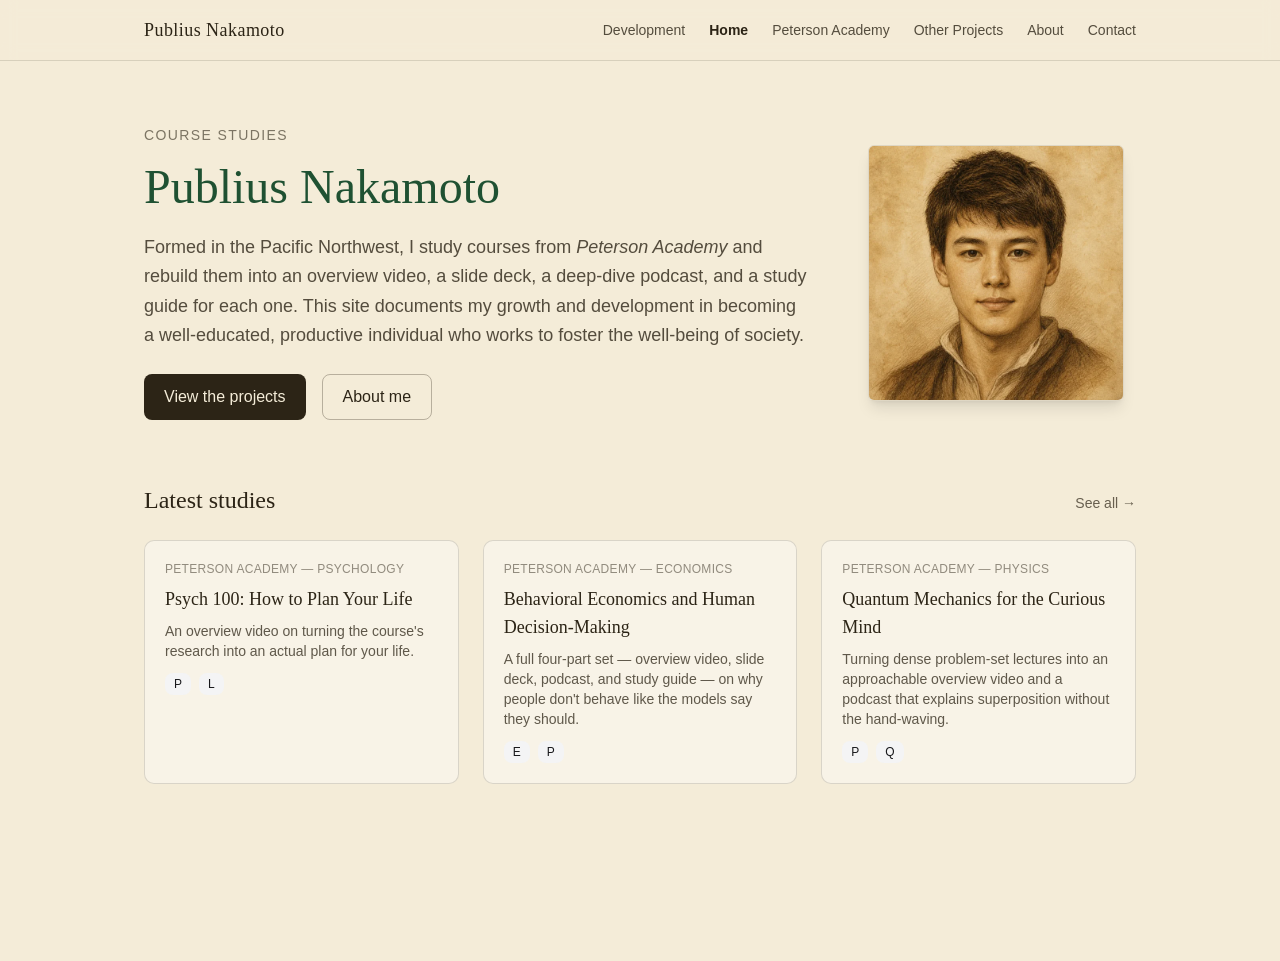
==== commit e7192200: "Clarify Publius identity and development" ====
--- a/index.html
+++ b/index.html
@@ -28,14 +28,14 @@
 <div>
 <p class="text-sm tracking-widest uppercase text-[#2c2416]/60 mb-3">Course Studies</p>
 <h1 class="font-serif text-5xl leading-tight mb-4 text-forest">Publius Nakamoto</h1>
-<p class="text-lg text-[#2c2416]/80 leading-relaxed mb-6">Born and raised in the Pacific Northwest, I take courses from <span class="italic">Peterson Academy</span> and rebuild them into an overview video, a slide deck, a deep-dive podcast, and a study guide for each one. This is the workshop where those studies live.</p>
+<p class="text-lg text-[#2c2416]/80 leading-relaxed mb-6">Formed in the Pacific Northwest, I study courses from <span class="italic">Peterson Academy</span> and rebuild them into an overview video, a slide deck, a deep-dive podcast, and a study guide for each one. This site documents my growth and development in becoming a well-educated, productive individual who works to foster the well-being of society.</p>
 <div class="flex gap-4">
 <a href="/projects" class="inline-flex items-center px-5 py-2.5 bg-[#2c2416] text-[#f4ecd8] rounded-md hover:bg-[#3a2f22] transition-colors font-medium">View the projects</a>
 <a href="/about" class="inline-flex items-center px-5 py-2.5 border border-[#2c2416]/30 rounded-md hover:bg-[#2c2416]/5 transition-colors font-medium">About me</a>
 </div>
 </div>
 <div class="justify-self-center">
-<img width="256" height="256" alt="Pencil-sketch style portrait of Publius Nakamoto, in the manner of a Leonardo da Vinci study" class="w-64 rounded-sm shadow-lg border border-[#2c2416]/10" src="/assets/portrait-sketch.webp">
+<img width="256" height="256" alt="Pencil-sketch representation of Publius Nakamoto, in the manner of a Leonardo da Vinci study" class="w-64 rounded-sm shadow-lg border border-[#2c2416]/10" src="/assets/portrait-sketch.webp">
 </div>
 </section>
 <section class="max-w-5xl mx-auto px-4 pb-20">
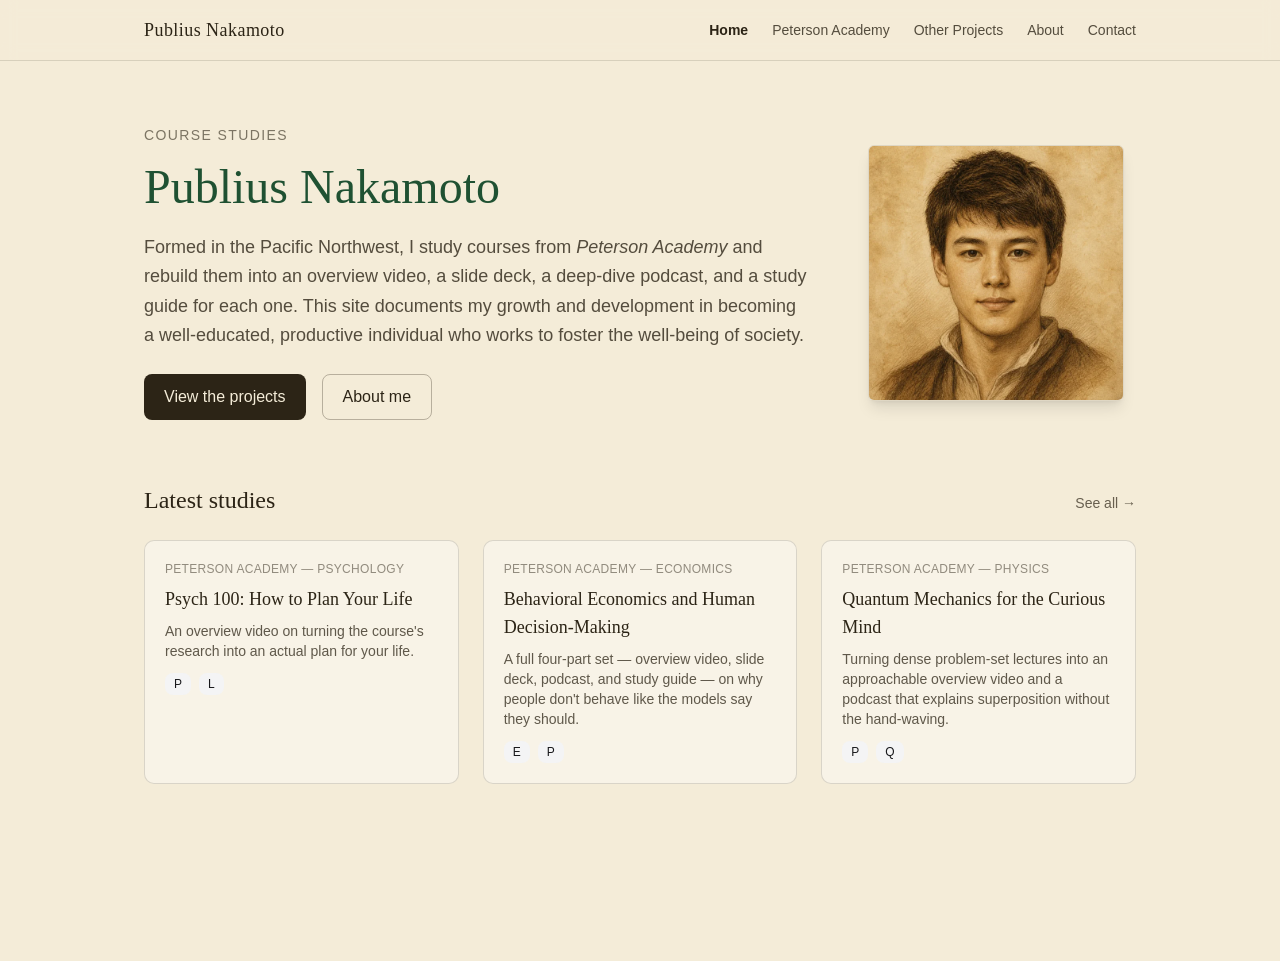
==== commit 5dc0030a: "Drop Development from public nav on Home, About, Other Projects" ====
--- a/index.html
+++ b/index.html
@@ -14,7 +14,6 @@
 <div class="max-w-5xl mx-auto px-4 py-4 flex items-center justify-between">
 <a class="font-serif text-lg tracking-wide text-[#2c2416]" href="/">Publius Nakamoto</a>
 <nav class="flex items-center gap-6 text-sm text-[#2c2416]/80">
-<a href="/development" class="hover:text-[#2c2416] transition-colors">Development</a>
 <a class="text-[#2c2416] font-semibold" href="/" aria-current="page">Home</a>
 <a href="/projects" class="hover:text-[#2c2416] transition-colors">Peterson Academy</a>
 <a href="/other-projects" class="hover:text-[#2c2416] transition-colors">Other Projects</a>
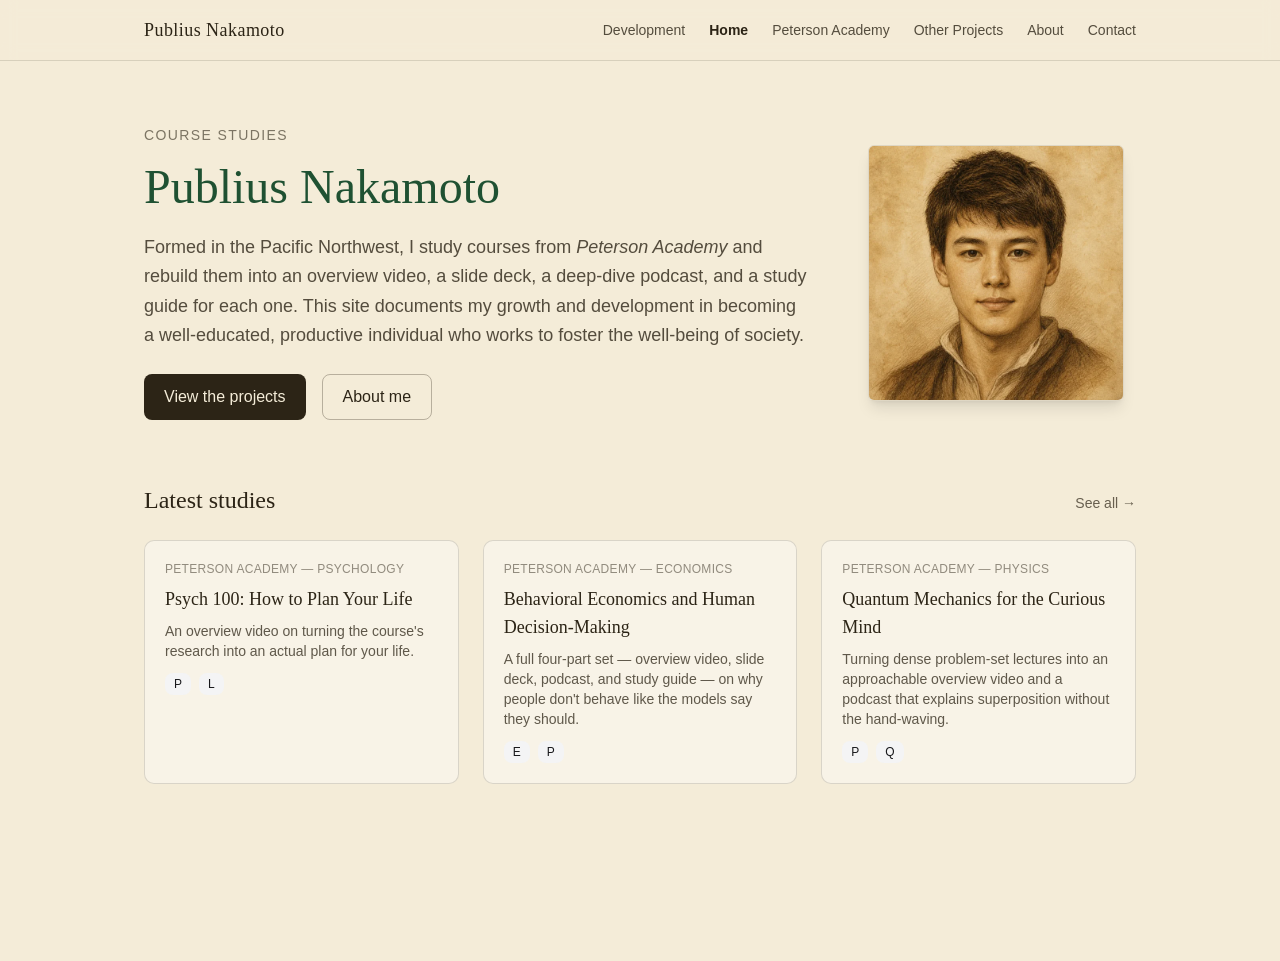
==== commit 61cca27e: "Restore Development link on Home" ====
--- a/index.html
+++ b/index.html
@@ -14,6 +14,7 @@
 <div class="max-w-5xl mx-auto px-4 py-4 flex items-center justify-between">
 <a class="font-serif text-lg tracking-wide text-[#2c2416]" href="/">Publius Nakamoto</a>
 <nav class="flex items-center gap-6 text-sm text-[#2c2416]/80">
+<a href="/development" class="hover:text-[#2c2416] transition-colors">Development</a>
 <a class="text-[#2c2416] font-semibold" href="/" aria-current="page">Home</a>
 <a href="/projects" class="hover:text-[#2c2416] transition-colors">Peterson Academy</a>
 <a href="/other-projects" class="hover:text-[#2c2416] transition-colors">Other Projects</a>
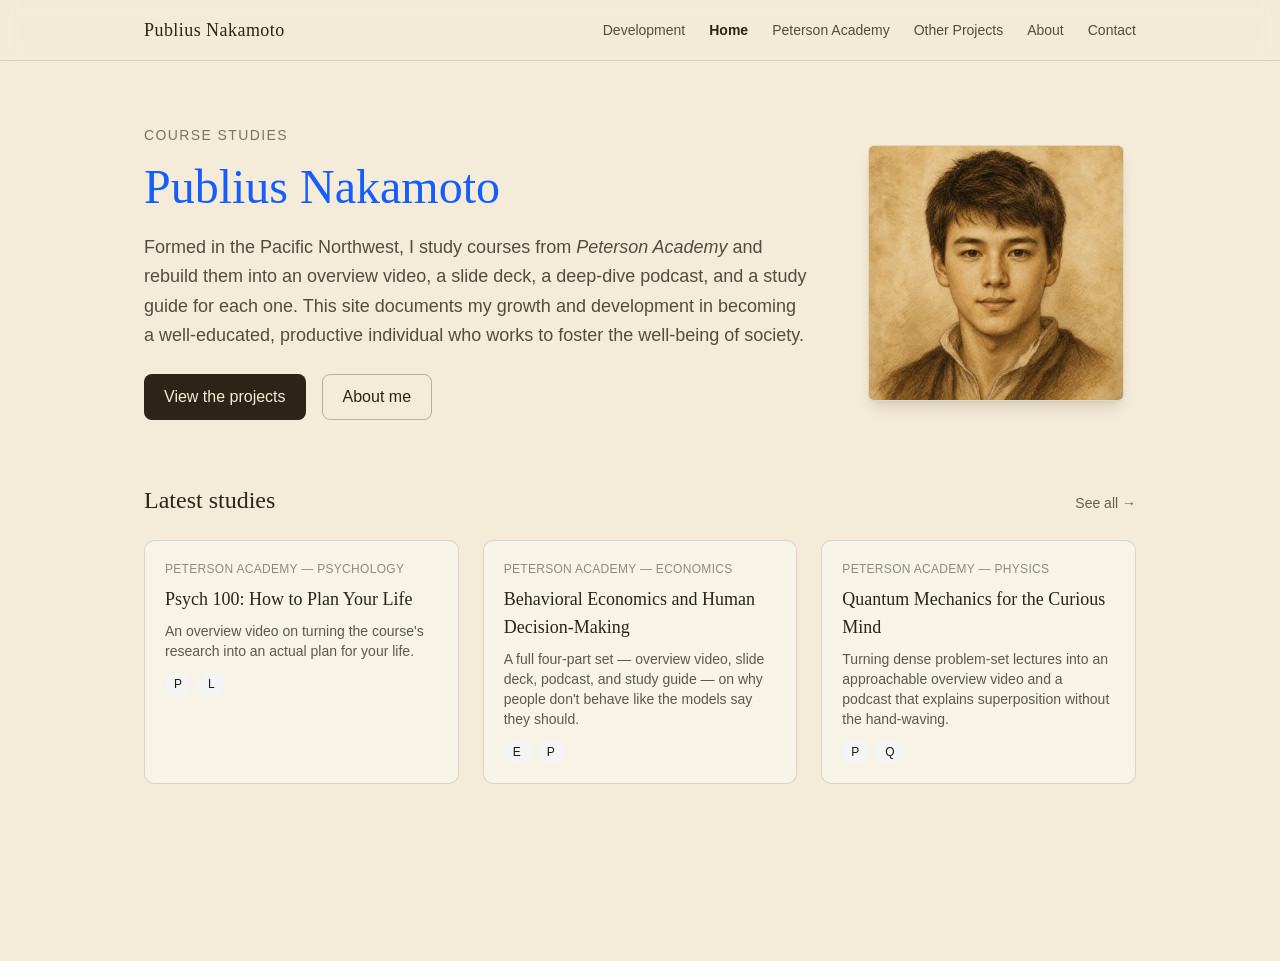
==== commit 9f60e206: "Change homepage heading to blue" ====
--- a/index.html
+++ b/index.html
@@ -27,7 +27,7 @@
 <section class="max-w-5xl mx-auto px-4 py-16 grid md:grid-cols-[1fr_280px] gap-12 items-center">
 <div>
 <p class="text-sm tracking-widest uppercase text-[#2c2416]/60 mb-3">Course Studies</p>
-<h1 class="font-serif text-5xl leading-tight mb-4 text-forest">Publius Nakamoto</h1>
+<h1 class="font-serif text-5xl leading-tight mb-4 text-blue-600">Publius Nakamoto</h1>
 <p class="text-lg text-[#2c2416]/80 leading-relaxed mb-6">Formed in the Pacific Northwest, I study courses from <span class="italic">Peterson Academy</span> and rebuild them into an overview video, a slide deck, a deep-dive podcast, and a study guide for each one. This site documents my growth and development in becoming a well-educated, productive individual who works to foster the well-being of society.</p>
 <div class="flex gap-4">
 <a href="/projects" class="inline-flex items-center px-5 py-2.5 bg-[#2c2416] text-[#f4ecd8] rounded-md hover:bg-[#3a2f22] transition-colors font-medium">View the projects</a>
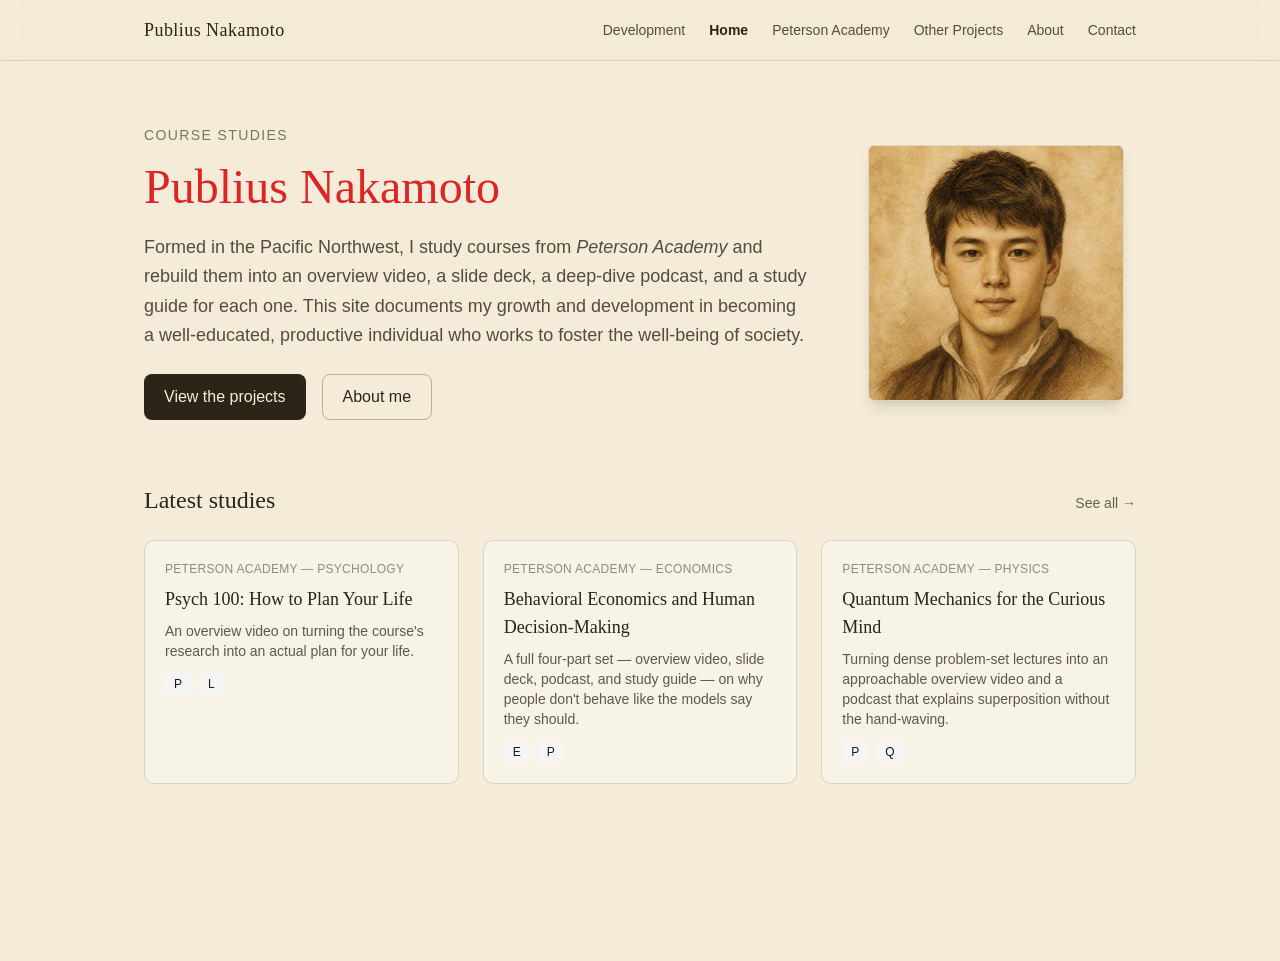
==== commit 01adc674: "Change homepage heading to red" ====
--- a/index.html
+++ b/index.html
@@ -27,7 +27,7 @@
 <section class="max-w-5xl mx-auto px-4 py-16 grid md:grid-cols-[1fr_280px] gap-12 items-center">
 <div>
 <p class="text-sm tracking-widest uppercase text-[#2c2416]/60 mb-3">Course Studies</p>
-<h1 class="font-serif text-5xl leading-tight mb-4 text-blue-600">Publius Nakamoto</h1>
+<h1 class="font-serif text-5xl leading-tight mb-4" style="color: #dc2626;">Publius Nakamoto</h1>
 <p class="text-lg text-[#2c2416]/80 leading-relaxed mb-6">Formed in the Pacific Northwest, I study courses from <span class="italic">Peterson Academy</span> and rebuild them into an overview video, a slide deck, a deep-dive podcast, and a study guide for each one. This site documents my growth and development in becoming a well-educated, productive individual who works to foster the well-being of society.</p>
 <div class="flex gap-4">
 <a href="/projects" class="inline-flex items-center px-5 py-2.5 bg-[#2c2416] text-[#f4ecd8] rounded-md hover:bg-[#3a2f22] transition-colors font-medium">View the projects</a>
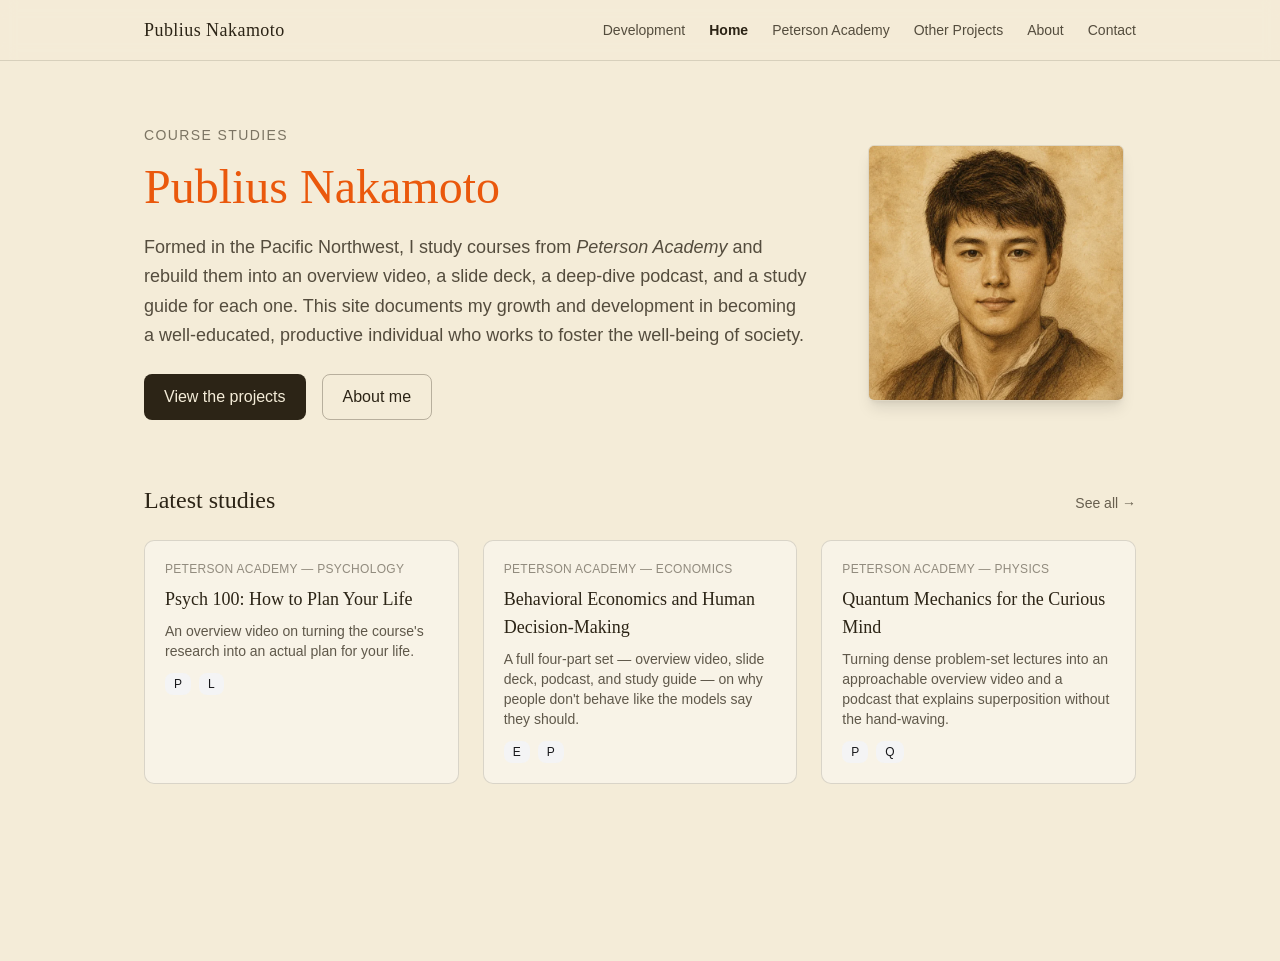
==== commit 5d6d03ff: "Change homepage heading to orange" ====
--- a/index.html
+++ b/index.html
@@ -27,7 +27,7 @@
 <section class="max-w-5xl mx-auto px-4 py-16 grid md:grid-cols-[1fr_280px] gap-12 items-center">
 <div>
 <p class="text-sm tracking-widest uppercase text-[#2c2416]/60 mb-3">Course Studies</p>
-<h1 class="font-serif text-5xl leading-tight mb-4" style="color: #dc2626;">Publius Nakamoto</h1>
+<h1 class="font-serif text-5xl leading-tight mb-4" style="color: #ea580c;">Publius Nakamoto</h1>
 <p class="text-lg text-[#2c2416]/80 leading-relaxed mb-6">Formed in the Pacific Northwest, I study courses from <span class="italic">Peterson Academy</span> and rebuild them into an overview video, a slide deck, a deep-dive podcast, and a study guide for each one. This site documents my growth and development in becoming a well-educated, productive individual who works to foster the well-being of society.</p>
 <div class="flex gap-4">
 <a href="/projects" class="inline-flex items-center px-5 py-2.5 bg-[#2c2416] text-[#f4ecd8] rounded-md hover:bg-[#3a2f22] transition-colors font-medium">View the projects</a>
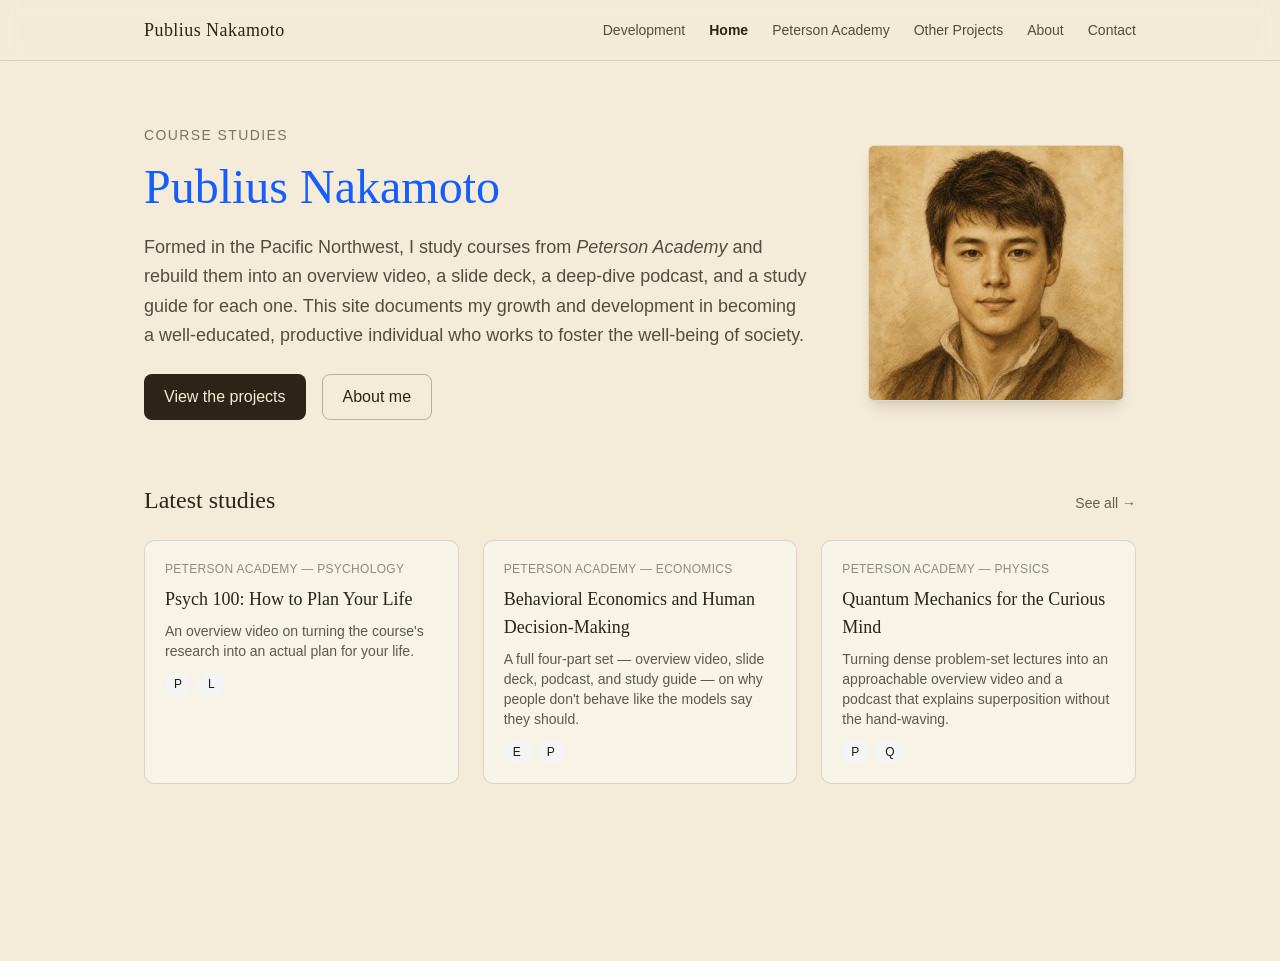
==== commit 8f731b7c: "Change homepage title to blue" ====
--- a/index.html
+++ b/index.html
@@ -27,7 +27,7 @@
 <section class="max-w-5xl mx-auto px-4 py-16 grid md:grid-cols-[1fr_280px] gap-12 items-center">
 <div>
 <p class="text-sm tracking-widest uppercase text-[#2c2416]/60 mb-3">Course Studies</p>
-<h1 class="font-serif text-5xl leading-tight mb-4" style="color: #ea580c;">Publius Nakamoto</h1>
+<h1 class="font-serif text-5xl leading-tight mb-4 text-blue-600">Publius Nakamoto</h1>
 <p class="text-lg text-[#2c2416]/80 leading-relaxed mb-6">Formed in the Pacific Northwest, I study courses from <span class="italic">Peterson Academy</span> and rebuild them into an overview video, a slide deck, a deep-dive podcast, and a study guide for each one. This site documents my growth and development in becoming a well-educated, productive individual who works to foster the well-being of society.</p>
 <div class="flex gap-4">
 <a href="/projects" class="inline-flex items-center px-5 py-2.5 bg-[#2c2416] text-[#f4ecd8] rounded-md hover:bg-[#3a2f22] transition-colors font-medium">View the projects</a>
